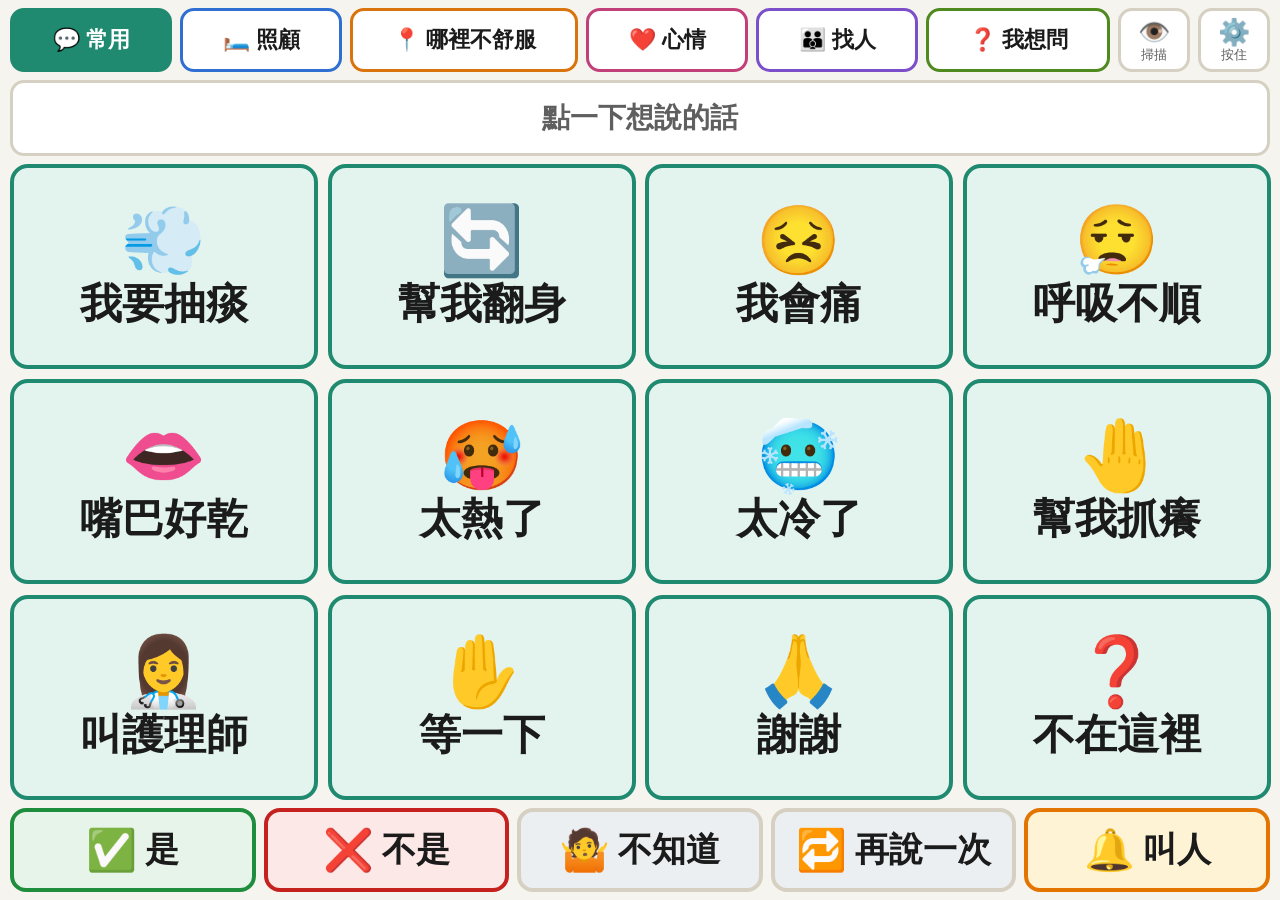
==== index.html @ 059d5122 "Add Saysay: large-print phrase board for AAC on iPad Static PWA with phrase tiles, yes/no quick bar," ====
<!doctype html>
<html lang="zh-Hant-TW">
<head>
<meta charset="utf-8">
<meta name="viewport" content="width=device-width,initial-scale=1,viewport-fit=cover,user-scalable=no">
<meta name="apple-mobile-web-app-capable" content="yes">
<meta name="mobile-web-app-capable" content="yes">
<meta name="apple-mobile-web-app-status-bar-style" content="default">
<meta name="apple-mobile-web-app-title" content="說說板">
<meta name="theme-color" content="#1f6f5c">
<title>說說板</title>
<link rel="manifest" href="manifest.webmanifest">
<link rel="apple-touch-icon" href="icons/apple-touch-icon.png">
<link rel="icon" href="icons/icon.svg" type="image/svg+xml">
<link rel="stylesheet" href="style.css">
</head>
<body>
<div id="app">
  <header class="top">
    <nav id="tabs" class="tabs" aria-label="分類"></nav>
    <button id="btnScan" class="icon-btn" aria-label="掃描模式"><span>👁️</span><small>掃描</small></button>
    <button id="btnSettings" class="icon-btn hold" aria-label="設定（按住一秒）"><i class="ring"></i><span>⚙️</span><small>按住</small></button>
  </header>

  <section id="banner" class="banner" aria-live="polite"><span id="bannerText">點一下想說的話</span></section>

  <main id="grid" class="grid"></main>

  <footer class="bottom">
    <div id="pager" class="pager">
      <button id="prev" class="pg">◀ 上一頁</button>
      <span id="pageInfo"></span>
      <button id="next" class="pg">下一頁 ▶</button>
    </div>
    <div id="quick" class="quick"></div>
  </footer>
</div>

<div id="editBar" class="edit-bar" hidden>
  <span>✏️ 編輯模式：點格子修改，按「＋」新增</span>
  <button id="btnDoneEdit" class="primary">完成</button>
</div>

<div id="scanBar" class="scan-bar" hidden>
  <button id="scanSelect" class="scan-select">👍 選這個</button>
  <button id="scanStop" class="scan-stop">停止</button>
</div>

<div id="alertOverlay" class="alert-overlay" hidden>
  <div class="alert-text">🔔 請過來一下！</div>
  <button id="alertClose" class="alert-close">我來了（關閉）</button>
</div>

<dialog id="dlgItem">
  <form method="dialog" class="dlg" onsubmit="return false">
    <h2 id="itemTitle">編輯格子</h2>
    <div class="row2">
      <label class="emoji-field">圖示<input id="fEmoji" maxlength="16" autocomplete="off"></label>
      <label class="grow">顯示文字<input id="fText" maxlength="20" autocomplete="off"></label>
    </div>
    <label>實際唸出的話（可留白，留白就唸顯示文字）<input id="fSay" maxlength="60" autocomplete="off"></label>
    <fieldset class="rec">
      <legend>家人錄音（可以錄台語，有錄音就優先播錄音）</legend>
      <div class="btns">
        <button type="button" id="recBtn">🎙️ 開始錄音</button>
        <button type="button" id="recPlay">▶️ 試聽</button>
        <button type="button" id="recDel">🗑️ 刪除錄音</button>
      </div>
      <small id="recStatus"></small>
    </fieldset>
    <div id="moveRow" class="row2">
      <button type="button" id="mvPrev">◀ 往前移</button>
      <button type="button" id="mvNext">往後移 ▶</button>
      <label class="grow">移到分類<select id="fCat"></select></label>
    </div>
    <div class="actions">
      <button type="button" id="itemDelete" class="danger">刪除這格</button>
      <span class="sp"></span>
      <button type="button" id="itemCancel">取消</button>
      <button type="button" id="itemSave" class="primary">儲存</button>
    </div>
  </form>
</dialog>

<dialog id="dlgSettings">
  <form method="dialog" class="dlg" onsubmit="return false">
    <h2>設定</h2>

    <fieldset>
      <legend>版面</legend>
      <label>每列幾格 <select id="sCols"><option>2</option><option>3</option><option>4</option><option>5</option></select></label>
      <label>每頁幾列 <select id="sRows"><option>1</option><option>2</option><option>3</option><option>4</option></select></label>
      <label class="check"><input type="checkbox" id="sNight"> 夜間模式（深色）</label>
      <label class="check"><input type="checkbox" id="sWake"> 螢幕保持亮著</label>
    </fieldset>

    <fieldset>
      <legend>聲音</legend>
      <label>語速 <input type="range" id="sRate" min="0.5" max="1.3" step="0.1"> <output id="sRateOut"></output></label>
      <label>電腦語音 <select id="sVoice"></select></label>
      <button type="button" id="sTest">🔊 試聽</button>
    </fieldset>

    <fieldset>
      <legend>掃描模式（照顧者陪同用）</legend>
      <label>每格停留 <select id="sScan">
        <option value="1500">1.5 秒</option><option value="2000">2 秒</option><option value="2500">2.5 秒</option>
        <option value="3000">3 秒</option><option value="4000">4 秒</option><option value="5000">5 秒</option>
      </select></label>
      <label class="check"><input type="checkbox" id="sScanSpeak"> 掃描時唸出每一格</label>
    </fieldset>

    <fieldset>
      <legend>分類</legend>
      <div id="catList" class="cat-list"></div>
      <button type="button" id="catAdd">＋ 新增分類</button>
    </fieldset>

    <fieldset>
      <legend>編輯與備份</legend>
      <div class="btns">
        <button type="button" id="sEdit" class="primary">✏️ 進入編輯模式</button>
        <button type="button" id="sExport">⬇️ 匯出備份</button>
        <label class="file-btn">⬆️ 匯入備份<input type="file" id="sImport" accept="application/json,.json" hidden></label>
        <button type="button" id="sReset" class="danger">還原預設</button>
      </div>
      <small>資料只存在這台平板上，不會上傳。換平板時用「匯出／匯入」搬過去（錄音也會一起帶走）。</small>
    </fieldset>

    <div class="actions">
      <span class="sp"></span>
      <button type="button" id="sClose" class="primary">關閉</button>
    </div>
  </form>
</dialog>

<script src="data.js"></script>
<script src="app.js"></script>
</body>
</html>
---- style.css ----
:root {
  --bg: #f6f4ef; --fg: #1b1b1b; --muted: #5f5f5f; --card: #ffffff; --line: #d6d0c2;
  --accent: #1f6f5c; --yes: #1e8e3e; --no: #c5221f; --warn: #e37400; --hi: #ffb300;
  --yes-bg: #e6f4ea; --no-bg: #fce8e6; --idk-bg: #eceff1; --warn-bg: #fff3d6;
  color-scheme: light;
}
body.night {
  --bg: #0f1112; --fg: #f1f1f1; --muted: #a9a9a9; --card: #1b1e20; --line: #34393d;
  --accent: #5fc3a8; --yes-bg: #17301f; --no-bg: #3a1a18; --idk-bg: #23282b; --warn-bg: #3a2a0c;
  color-scheme: dark;
}

/* category colours: --c = border/active, --tint = tile background */
.c-teal   { --c: #1f8a70; --tint: #e3f4ef; }
.c-blue   { --c: #2f6fd1; --tint: #e5eefb; }
.c-orange { --c: #d9730d; --tint: #fdeedc; }
.c-pink   { --c: #c2407a; --tint: #fbe6ef; }
.c-purple { --c: #7b4fc9; --tint: #efe8fa; }
.c-green  { --c: #4f8a1f; --tint: #ecf5e1; }
.c-gray   { --c: #5f6b73; --tint: #eceff1; }
body.night .c-teal   { --tint: #12302a; }
body.night .c-blue   { --tint: #142338; }
body.night .c-orange { --tint: #33230f; }
body.night .c-pink   { --tint: #33182a; }
body.night .c-purple { --tint: #261c38; }
body.night .c-green  { --tint: #1d2b12; }
body.night .c-gray   { --tint: #22282b; }

* { box-sizing: border-box; }
[hidden] { display: none !important; }
html, body {
  margin: 0; height: 100%; background: var(--bg); color: var(--fg);
  font-family: -apple-system, "PingFang TC", "Noto Sans TC", "Microsoft JhengHei", sans-serif;
  -webkit-user-select: none; user-select: none; -webkit-touch-callout: none;
  touch-action: manipulation; overflow: hidden;
}
button, select, input { font: inherit; color: inherit; }
button { cursor: pointer; -webkit-tap-highlight-color: transparent; }

#app {
  height: 100vh; height: 100dvh;
  display: grid; grid-template-rows: auto auto 1fr auto; gap: 8px;
  padding: max(8px, env(safe-area-inset-top)) max(10px, env(safe-area-inset-right))
           max(8px, env(safe-area-inset-bottom)) max(10px, env(safe-area-inset-left));
}

/* ---------- header ---------- */
.top { display: flex; gap: 8px; align-items: stretch; min-width: 0; }
.tabs { flex: 1; display: flex; gap: 8px; overflow-x: auto; scrollbar-width: none; min-width: 0; }
.tabs::-webkit-scrollbar { display: none; }
.tab {
  flex: 1 0 auto; min-width: 96px; min-height: 64px; padding: 4px 14px;
  font-size: 22px; font-weight: 800; border-radius: 14px;
  border: 3px solid var(--c); background: var(--card); color: var(--fg);
  display: flex; align-items: center; justify-content: center; gap: 6px; white-space: nowrap;
}
.tab.active { background: var(--c); color: #fff; }
.icon-btn {
  position: relative; overflow: hidden; min-width: 72px; min-height: 64px;
  border-radius: 14px; border: 3px solid var(--line); background: var(--card);
  display: flex; flex-direction: column; align-items: center; justify-content: center;
  font-size: 26px; line-height: 1;
}
.icon-btn small { font-size: 13px; color: var(--muted); margin-top: 3px; }
.icon-btn.on { background: var(--hi); border-color: var(--hi); }
.icon-btn.on small { color: #000; }
.hold .ring {
  position: absolute; inset: 0; background: var(--accent); opacity: .35;
  transform: scaleY(0); transform-origin: bottom; pointer-events: none;
}
.hold.holding .ring { transition: transform 1s linear; transform: scaleY(1); }

/* ---------- banner ---------- */
.banner {
  min-height: 76px; padding: 4px 16px; border-radius: 14px;
  background: var(--card); border: 3px solid var(--line);
  display: flex; align-items: center; justify-content: center; text-align: center;
  font-size: clamp(28px, 5vw, 50px); font-weight: 900; line-height: 1.15;
}
.banner.idle { color: var(--muted); font-weight: 600; font-size: clamp(20px, 3vw, 28px); }
.banner.pop { animation: pop .35s ease-out; }
@keyframes pop { from { transform: scale(1.04); background: var(--hi); } to { transform: none; } }

/* ---------- grid ---------- */
.grid { display: grid; gap: 10px; min-height: 0; }
.tile {
  container-type: size; position: relative; overflow: hidden; min-height: 0; min-width: 0;
  border-radius: 18px; border: 4px solid var(--c); background: var(--tint); color: var(--fg);
  display: flex; flex-direction: column; align-items: center; justify-content: center;
  gap: 3%; padding: 4px 6px;
}
.tile .em { font-size: 44px; font-size: min(36cqh, 40cqw); line-height: 1; }
.tile .tx {
  font-size: 26px; font-size: min(22cqh, 15cqw); font-weight: 900; line-height: 1.15;
  text-align: center; word-break: break-all;
}
.tile .badge { position: absolute; top: 6px; right: 8px; font-size: 18px; opacity: .8; }
.tile.empty { border: 3px dashed var(--line); background: transparent; }
.tile.add { border-style: dashed; background: transparent; color: var(--muted); }
.tile.flash { animation: flash .5s ease-out; }
@keyframes flash { 0% { background: var(--hi); transform: scale(.96); } 100% { transform: none; } }
.tile.scan-hi { outline: 10px solid var(--hi); outline-offset: -2px; transform: scale(1.03); z-index: 2; box-shadow: 0 0 0 4px #000; }
.tile.chosen { outline: 10px solid var(--yes); outline-offset: -2px; }
body.editing .tile:not(.empty) { animation: wiggle 1.6s ease-in-out infinite; }
@keyframes wiggle { 0%,100% { transform: rotate(0); } 50% { transform: rotate(.6deg); } }

/* ---------- footer ---------- */
.bottom { display: grid; gap: 8px; }
.pager { display: flex; align-items: center; gap: 10px; }
.pager.single { display: none; }
.pager #pageInfo { flex: 0 0 auto; font-size: 20px; font-weight: 700; color: var(--muted); min-width: 70px; text-align: center; }
.pg {
  flex: 1; min-height: 60px; font-size: 22px; font-weight: 800; border-radius: 14px;
  border: 3px solid var(--line); background: var(--card);
}
.pg:disabled { opacity: .35; }
.quick { display: grid; grid-template-columns: repeat(5, 1fr); gap: 8px; }
.q {
  min-height: 84px; border-radius: 16px; border: 4px solid var(--line); background: var(--card);
  display: flex; align-items: center; justify-content: center; gap: 8px;
  font-size: clamp(18px, 2.7vw, 34px); font-weight: 900; padding: 2px 6px; white-space: nowrap;
}
.q .em { font-size: 1.2em; }
.q.yes { border-color: var(--yes); background: var(--yes-bg); }
.q.no { border-color: var(--no); background: var(--no-bg); }
.q.idk { background: var(--idk-bg); }
.q.alert { border-color: var(--warn); background: var(--warn-bg); }
.q.flash { animation: flash .5s ease-out; }

/* ---------- edit / scan bars ---------- */
.edit-bar {
  position: fixed; left: 50%; transform: translateX(-50%); top: calc(max(8px, env(safe-area-inset-top)) + 78px);
  z-index: 20; display: flex; gap: 14px; align-items: center;
  background: #ffe082; color: #000; padding: 10px 14px 10px 20px; border-radius: 16px;
  font-size: 20px; font-weight: 700; box-shadow: 0 6px 24px rgba(0,0,0,.25);
}
.scan-bar {
  position: fixed; left: 0; right: 0; bottom: 0; z-index: 20; display: flex; gap: 10px;
  padding: 10px max(10px, env(safe-area-inset-right)) max(10px, env(safe-area-inset-bottom)) max(10px, env(safe-area-inset-left));
  background: rgba(0,0,0,.55);
}
.scan-select { flex: 1; min-height: 130px; font-size: 44px; font-weight: 900; border-radius: 20px; border: 0; background: var(--yes); color: #fff; }
.scan-stop { min-width: 140px; font-size: 24px; font-weight: 800; border-radius: 20px; border: 0; background: #fff; color: #000; }
body.scanning #app { padding-bottom: 160px; }
body.scanning .quick, body.scanning .pager { visibility: hidden; }

/* ---------- alert ---------- */
.alert-overlay {
  position: fixed; inset: 0; z-index: 50; display: flex; flex-direction: column;
  align-items: center; justify-content: center; gap: 40px;
  background: #c5221f; color: #fff; animation: blink 1s steps(2) infinite;
}
.alert-overlay[hidden] { display: none; }
@keyframes blink { 50% { background: #ff6d00; } }
.alert-text { font-size: clamp(48px, 9vw, 110px); font-weight: 900; text-align: center; }
.alert-close { font-size: 32px; font-weight: 800; padding: 18px 40px; border-radius: 20px; border: 0; background: #fff; color: #c5221f; }

/* ---------- dialogs ---------- */
dialog {
  border: 0; border-radius: 20px; padding: 0; max-width: min(720px, 94vw); width: 100%;
  max-height: 92dvh; background: var(--card); color: var(--fg);
  -webkit-user-select: text; user-select: text;
}
dialog::backdrop { background: rgba(0,0,0,.5); }
.dlg { display: grid; gap: 14px; padding: 20px 22px; font-size: 19px; }
.dlg h2 { margin: 0; font-size: 26px; }
.dlg label { display: grid; gap: 4px; font-weight: 600; }
.dlg label.check { display: flex; align-items: center; gap: 10px; }
.dlg label.check input { width: 26px; height: 26px; }
.dlg input:not([type]), .dlg input[type=text], .dlg select {
  min-height: 52px; padding: 6px 12px; border-radius: 12px; border: 2px solid var(--line);
  background: var(--bg); font-size: 22px; width: 100%;
}
.dlg input[type=range] { width: 100%; }
.dlg fieldset { border: 2px solid var(--line); border-radius: 14px; display: grid; gap: 12px; padding: 10px 14px 14px; margin: 0; }
.dlg legend { font-weight: 800; padding: 0 6px; }
.dlg button, .file-btn {
  min-height: 52px; padding: 6px 16px; border-radius: 12px; border: 2px solid var(--line);
  background: var(--bg); font-weight: 700; font-size: 19px; display: inline-flex; align-items: center; justify-content: center;
}
.dlg .primary, .edit-bar .primary { background: var(--accent); border-color: var(--accent); color: #fff; }
.edit-bar .primary { min-height: 48px; padding: 6px 20px; border-radius: 12px; border: 0; font-size: 20px; font-weight: 800; }
.dlg .danger { background: transparent; border-color: var(--no); color: var(--no); }
.dlg .btns { display: flex; flex-wrap: wrap; gap: 10px; }
.dlg .row2 { display: flex; gap: 10px; align-items: end; flex-wrap: wrap; }
.dlg .grow { flex: 1 1 200px; }
.dlg .emoji-field { flex: 0 0 110px; }
.dlg .emoji-field input { text-align: center; font-size: 32px; }
.dlg .actions { display: flex; gap: 10px; align-items: center; flex-wrap: wrap; }
.dlg .sp { flex: 1; }
.dlg small { color: var(--muted); font-size: 16px; }
#recBtn.recording { background: var(--no); border-color: var(--no); color: #fff; }
.cat-list { display: grid; gap: 8px; }
.cat-row { display: flex; gap: 6px; align-items: center; }
.cat-row input.cat-emoji { flex: 0 0 64px; text-align: center; min-height: 48px; border-radius: 10px; border: 2px solid var(--line); background: var(--bg); font-size: 24px; }
.cat-row input.cat-name { flex: 1; min-width: 0; min-height: 48px; padding: 4px 10px; border-radius: 10px; border: 2px solid var(--line); background: var(--bg); font-size: 20px; }
.cat-row select { flex: 0 0 auto; width: auto; min-height: 48px; }
.cat-row button { min-width: 48px; padding: 4px 8px; }

@media (max-width: 700px) {
  .quick { grid-template-columns: repeat(3, 1fr); }
  .tab { min-width: 72px; font-size: 18px; padding: 4px 8px; }
  .tab .tname { display: none; }
  .tab.active .tname { display: inline; }
}
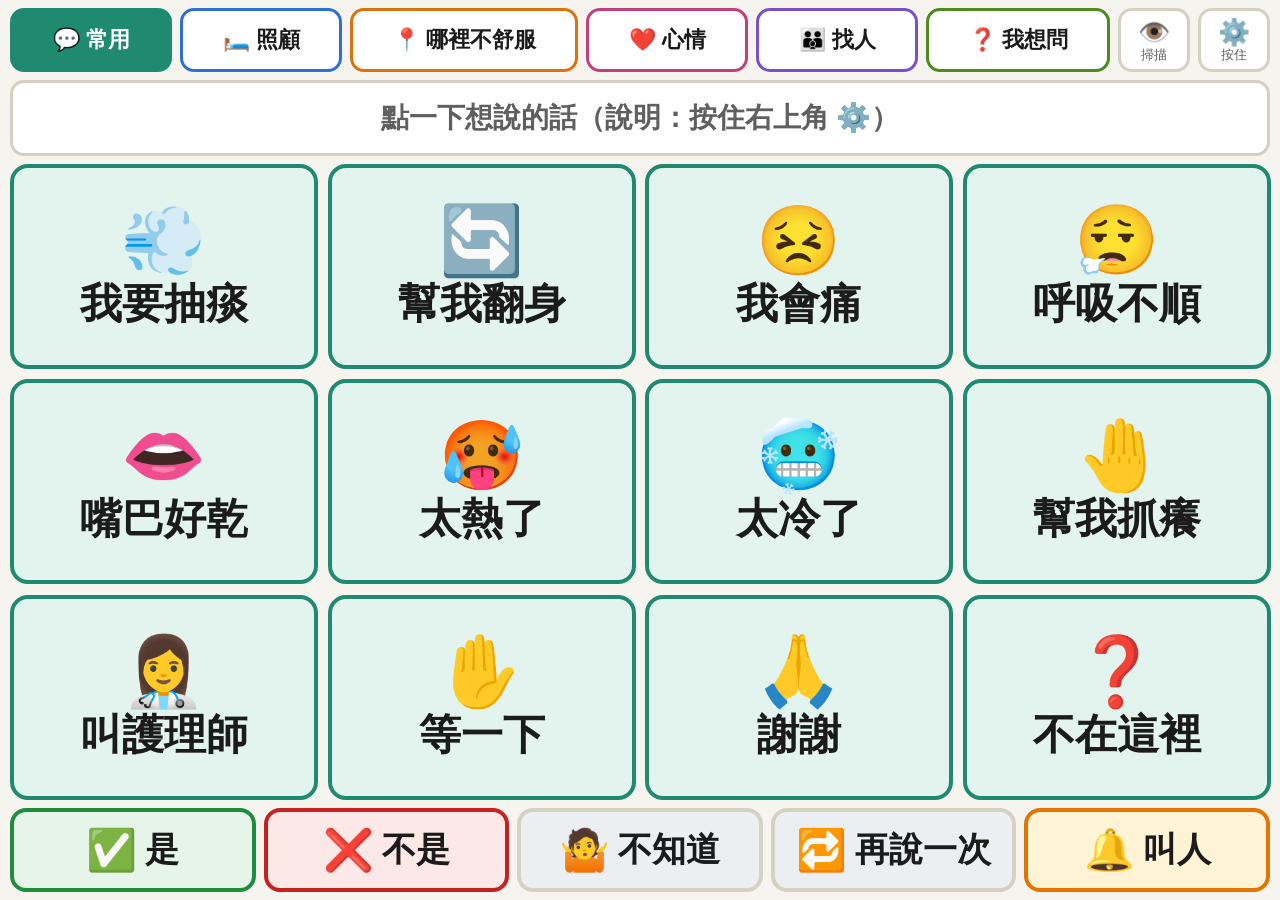
==== commit 44ca8485: "Add help page and printable bedside card Help page covers setup, scan mode, editing, recording, eye " ====
--- a/index.html
+++ b/index.html
@@ -22,7 +22,7 @@
     <button id="btnSettings" class="icon-btn hold" aria-label="設定（按住一秒）"><i class="ring"></i><span>⚙️</span><small>按住</small></button>
   </header>
 
-  <section id="banner" class="banner" aria-live="polite"><span id="bannerText">點一下想說的話</span></section>
+  <section id="banner" class="banner" aria-live="polite"><span id="bannerText">點一下想說的話（說明：按住右上角 ⚙️）</span></section>
 
   <main id="grid" class="grid"></main>
 
@@ -86,6 +86,11 @@
   <form method="dialog" class="dlg" onsubmit="return false">
     <h2>設定</h2>
 
+    <div class="btns">
+      <a class="link-btn" href="help.html">📖 使用說明</a>
+      <a class="link-btn" href="card.html">🖨️ 床邊小卡（可列印）</a>
+    </div>
+
     <fieldset>
       <legend>版面</legend>
       <label>每列幾格 <select id="sCols"><option>2</option><option>3</option><option>4</option><option>5</option></select></label>
--- a/style.css
+++ b/style.css
@@ -91,7 +91,7 @@
 }
 .tile .em { font-size: 44px; font-size: min(36cqh, 40cqw); line-height: 1; }
 .tile .tx {
-  font-size: 26px; font-size: min(22cqh, 15cqw); font-weight: 900; line-height: 1.15;
+  font-size: 26px; font-size: min(22cqh, 24cqw); font-weight: 900; line-height: 1.15;
   text-align: center; word-break: break-all;
 }
 .tile .badge { position: absolute; top: 6px; right: 8px; font-size: 18px; opacity: .8; }
@@ -110,13 +110,13 @@
 .pager.single { display: none; }
 .pager #pageInfo { flex: 0 0 auto; font-size: 20px; font-weight: 700; color: var(--muted); min-width: 70px; text-align: center; }
 .pg {
-  flex: 1; min-height: 60px; font-size: 22px; font-weight: 800; border-radius: 14px;
+  flex: 1; min-height: clamp(44px, 7vh, 60px); font-size: 22px; font-weight: 800; border-radius: 14px;
   border: 3px solid var(--line); background: var(--card);
 }
 .pg:disabled { opacity: .35; }
 .quick { display: grid; grid-template-columns: repeat(5, 1fr); gap: 8px; }
 .q {
-  min-height: 84px; border-radius: 16px; border: 4px solid var(--line); background: var(--card);
+  min-height: clamp(52px, 10vh, 84px); border-radius: 16px; border: 4px solid var(--line); background: var(--card);
   display: flex; align-items: center; justify-content: center; gap: 8px;
   font-size: clamp(18px, 2.7vw, 34px); font-weight: 900; padding: 2px 6px; white-space: nowrap;
 }
@@ -174,7 +174,7 @@
 .dlg input[type=range] { width: 100%; }
 .dlg fieldset { border: 2px solid var(--line); border-radius: 14px; display: grid; gap: 12px; padding: 10px 14px 14px; margin: 0; }
 .dlg legend { font-weight: 800; padding: 0 6px; }
-.dlg button, .file-btn {
+.dlg button, .file-btn, .link-btn {
   min-height: 52px; padding: 6px 16px; border-radius: 12px; border: 2px solid var(--line);
   background: var(--bg); font-weight: 700; font-size: 19px; display: inline-flex; align-items: center; justify-content: center;
 }
@@ -198,8 +198,14 @@
 .cat-row button { min-width: 48px; padding: 4px 8px; }
 
 @media (max-width: 700px) {
-  .quick { grid-template-columns: repeat(3, 1fr); }
+  .q { flex-direction: column; gap: 0; font-size: clamp(14px, 3.6vw, 22px); }
   .tab { min-width: 72px; font-size: 18px; padding: 4px 8px; }
   .tab .tname { display: none; }
   .tab.active .tname { display: inline; }
 }
+
+@media (max-height: 600px) {
+  .banner { min-height: 52px; font-size: clamp(22px, 4vw, 36px); }
+  .tab, .icon-btn { min-height: 52px; }
+}
+.link-btn { color: var(--fg); text-decoration: none; }
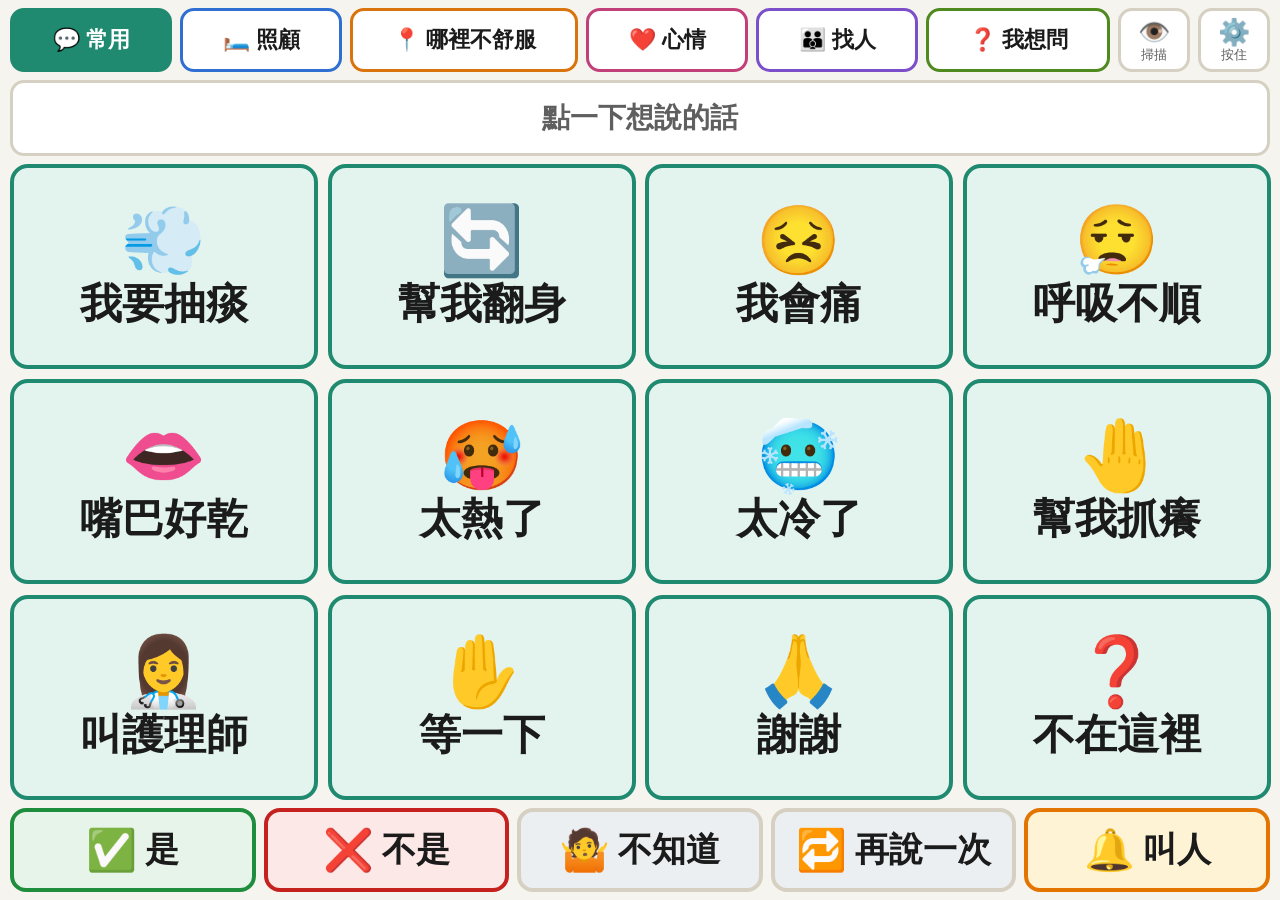
==== commit d304a15a: "Remove caregiver pages from the public site The help page and bedside card describe the patient in t" ====
--- a/index.html
+++ b/index.html
@@ -22,7 +22,7 @@
     <button id="btnSettings" class="icon-btn hold" aria-label="設定（按住一秒）"><i class="ring"></i><span>⚙️</span><small>按住</small></button>
   </header>
 
-  <section id="banner" class="banner" aria-live="polite"><span id="bannerText">點一下想說的話（說明：按住右上角 ⚙️）</span></section>
+  <section id="banner" class="banner" aria-live="polite"><span id="bannerText">點一下想說的話</span></section>
 
   <main id="grid" class="grid"></main>
 
@@ -86,11 +86,6 @@
   <form method="dialog" class="dlg" onsubmit="return false">
     <h2>設定</h2>
 
-    <div class="btns">
-      <a class="link-btn" href="help.html">📖 使用說明</a>
-      <a class="link-btn" href="card.html">🖨️ 床邊小卡（可列印）</a>
-    </div>
-
     <fieldset>
       <legend>版面</legend>
       <label>每列幾格 <select id="sCols"><option>2</option><option>3</option><option>4</option><option>5</option></select></label>
